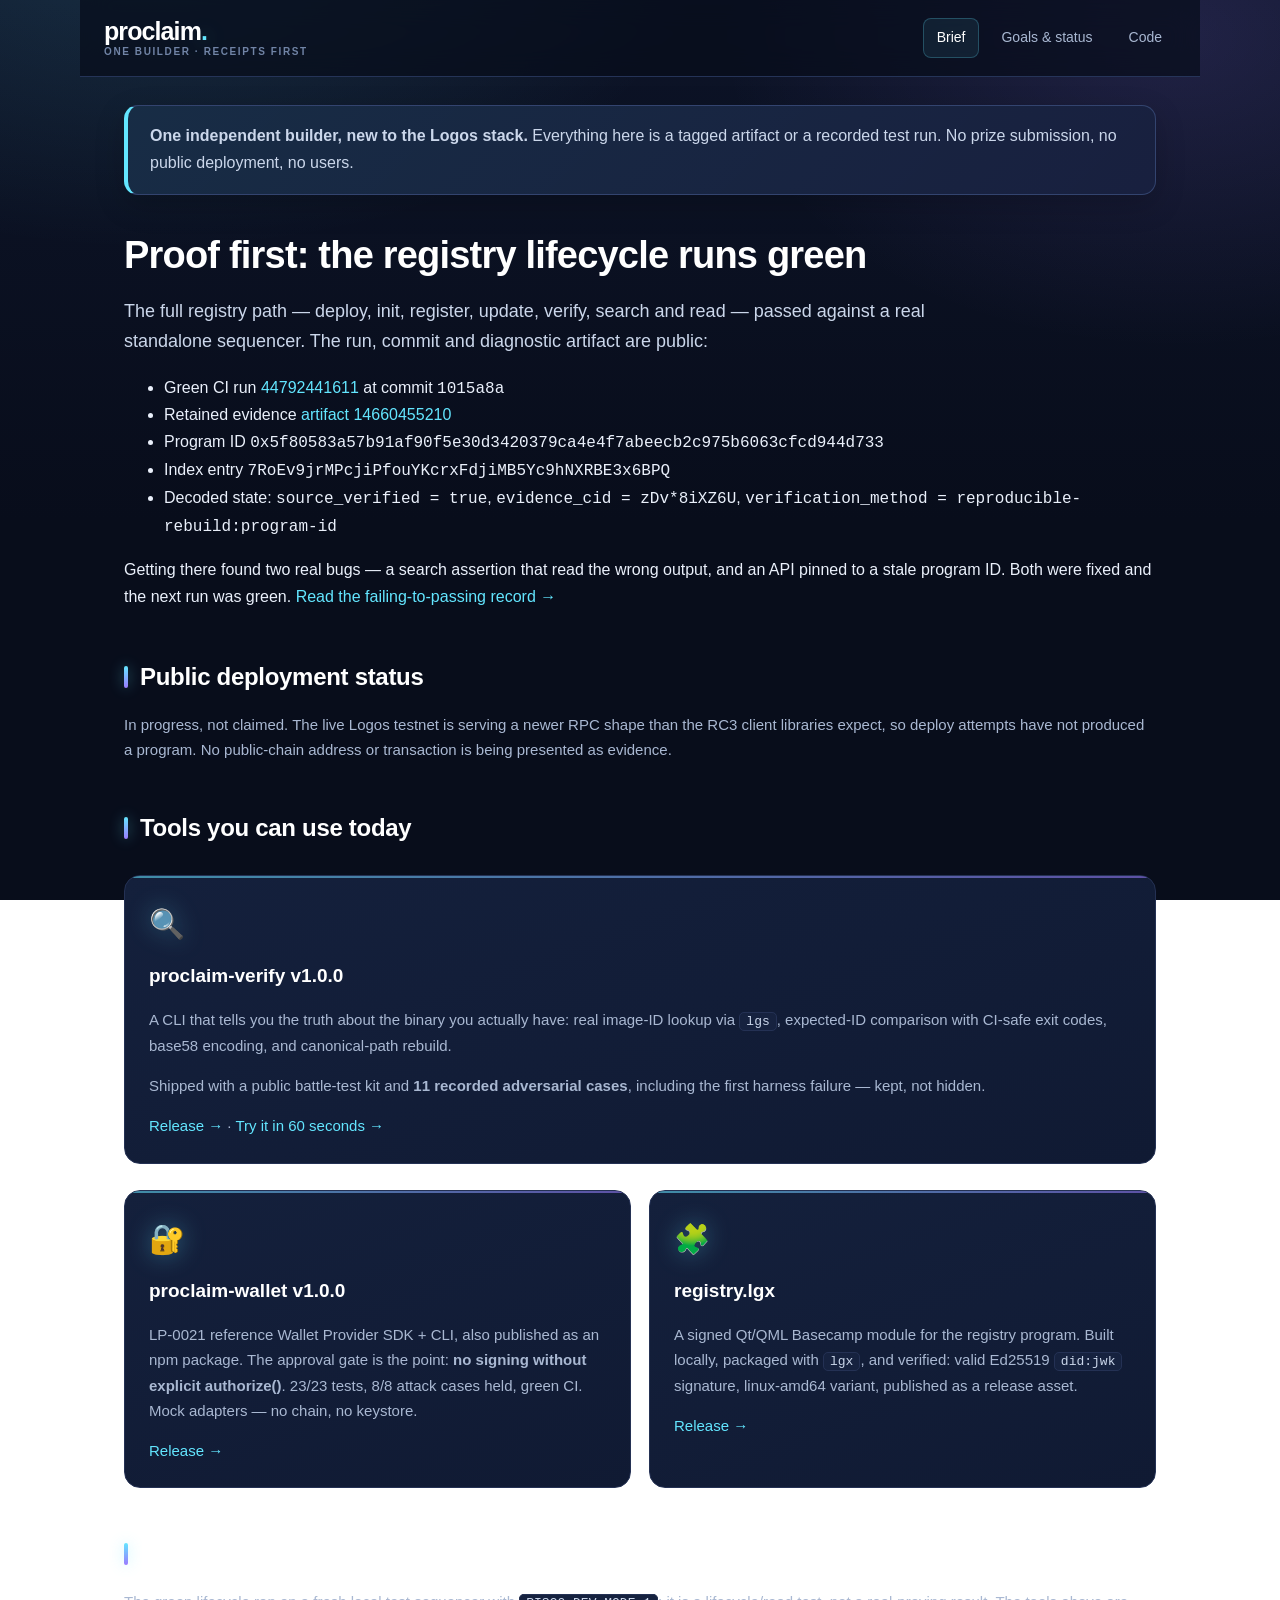
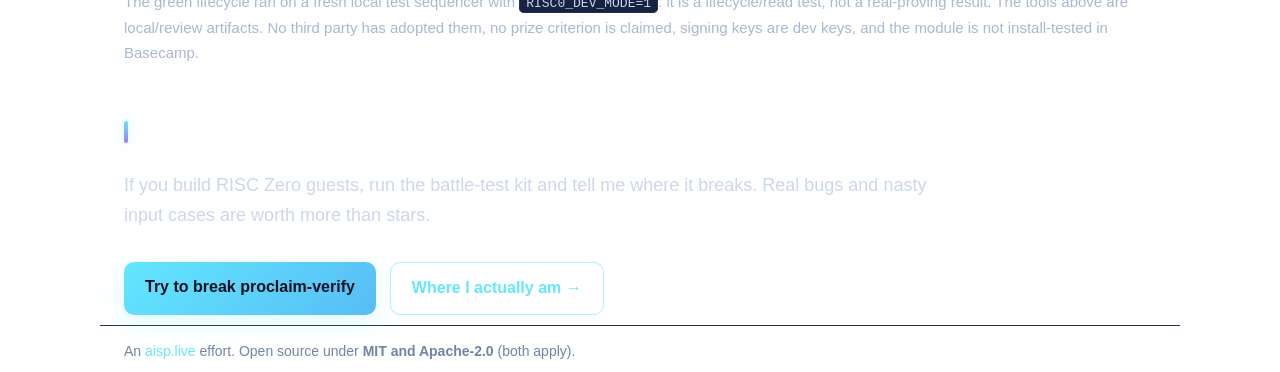
==== brief.html @ 4bc5a52c "site: lead with receipt-backed E2E lifecycle" ====
<!DOCTYPE html>
<!-- SPDX-License-Identifier: MIT AND Apache-2.0 -->
<html lang="en">
<head>
<meta charset="utf-8">
<meta name="viewport" content="width=device-width, initial-scale=1">
<title>proclaim — receipt-backed registry lifecycle and tools for Logos builders</title>
<meta name="description" content="A green end-to-end registry lifecycle with retained receipts, plus three tagged tools: a guest-ID CLI, a wallet provider SDK with an approval gate, and a signed Basecamp module.">
<link rel="canonical" href="https://goldennftplatform-svg.github.io/proclaim-site/brief.html">
<base href="https://goldennftplatform-svg.github.io/proclaim-site/">
<link rel="stylesheet" href="https://goldennftplatform-svg.github.io/proclaim-site/style.css">
</head>
<body>
<header class="nav">
  <a class="brand" href="https://goldennftplatform-svg.github.io/proclaim-site/brief.html">proclaim<span class="dot">.</span><span class="product">one builder · receipts first</span></a>
  <nav>
    <a href="https://goldennftplatform-svg.github.io/proclaim-site/brief.html" class="active">Brief</a>
    <a href="https://goldennftplatform-svg.github.io/proclaim-site/index.html">Goals &amp; status</a>
    <a href="https://github.com/goldennftplatform-svg" target="_blank" rel="noopener">Code</a>
  </nav>
</header>

<main class="wrap">
  <div class="notice">
    <strong>One independent builder, new to the Logos stack.</strong> Everything here is a tagged
    artifact or a recorded test run. No prize submission, no public deployment, no users.
  </div>

  <h1>Proof first: the registry lifecycle runs green</h1>
  <p class="lead">The full registry path — deploy, init, register, update, verify, search and read —
  passed against a real standalone sequencer. The run, commit and diagnostic artifact are public:</p>
  <ul>
    <li>Green CI run <a href="https://github.com/goldennftplatform-svg/proclaim/actions/runs/44792441611" target="_blank" rel="noopener">44792441611</a> at commit <code>1015a8a</code></li>
    <li>Retained evidence <a href="https://github.com/goldennftplatform-svg/proclaim/actions/artifacts/14660455210" target="_blank" rel="noopener">artifact 14660455210</a></li>
    <li>Program ID <code>0x5f80583a57b91af90f5e30d3420379ca4e4f7abeecb2c975b6063cfcd944d733</code></li>
    <li>Index entry <code>7RoEv9jrMPcjiPfouYKcrxFdjiMB5Yc9hNXRBE3x6BPQ</code></li>
    <li>Decoded state: <code>source_verified = true</code>, <code>evidence_cid = zDv*8iXZ6U</code>,
    <code>verification_method = reproducible-rebuild:program-id</code></li>
  </ul>
  <p>Getting there found two real bugs — a search assertion that read the wrong output, and an API
  pinned to a stale program ID. Both were fixed and the next run was green.
  <a href="https://github.com/goldennftplatform-svg/proclaim/blob/main/E2E-RESULT.md" target="_blank" rel="noopener">Read the failing-to-passing record →</a></p>

  <h2>Public deployment status</h2>
  <p class="muted">In progress, not claimed. The live Logos testnet is serving a newer RPC shape than
  the RC3 client libraries expect, so deploy attempts have not produced a program. No public-chain
  address or transaction is being presented as evidence.</p>

  <h2>Tools you can use today</h2>
  <div class="cards">
    <div class="card">
      <div class="ico">🔍</div>
      <h3>proclaim-verify v1.0.0</h3>
      <p>A CLI that tells you the truth about the binary you actually have: real image-ID lookup
      via <code>lgs</code>, expected-ID comparison with CI-safe exit codes, base58 encoding, and
      canonical-path rebuild.</p>
      <p>Shipped with a public battle-test kit and <strong>11 recorded adversarial cases</strong>,
      including the first harness failure — kept, not hidden.</p>
      <p><a href="https://github.com/goldennftplatform-svg/proclaim-verify/releases/tag/v1.0.0" target="_blank" rel="noopener">Release →</a> ·
      <a href="https://github.com/goldennftplatform-svg/proclaim-verify/blob/main/ONE-PAGER.md" target="_blank" rel="noopener">Try it in 60 seconds →</a></p>
    </div>
  </div>

  <div class="cards">
    <div class="card">
      <div class="ico">🔐</div>
      <h3>proclaim-wallet v1.0.0</h3>
      <p>LP-0021 reference Wallet Provider SDK + CLI, also published as an npm package. The
      approval gate is the point: <strong>no signing without explicit authorize()</strong>.
      23/23 tests, 8/8 attack cases held, green CI. Mock adapters — no chain, no keystore.</p>
      <p><a href="https://github.com/goldennftplatform-svg/proclaim-wallet/releases/tag/v1.0.0" target="_blank" rel="noopener">Release →</a></p>
    </div>
    <div class="card">
      <div class="ico">🧩</div>
      <h3>registry.lgx</h3>
      <p>A signed Qt/QML Basecamp module for the registry program. Built locally, packaged with
      <code>lgx</code>, and verified: valid Ed25519 <code>did:jwk</code> signature, linux-amd64
      variant, published as a release asset.</p>
      <p><a href="https://github.com/goldennftplatform-svg/proclaim/releases/tag/v0.2.0-lgx" target="_blank" rel="noopener">Release →</a></p>
    </div>
  </div>

  <h2>Honest scope</h2>
  <p class="muted">The green lifecycle ran on a fresh local test sequencer with
  <code>RISC0_DEV_MODE=1</code>: it is a lifecycle/read test, not a real-proving result. The tools
  above are local/review artifacts. No third party has adopted them, no prize criterion is claimed,
  signing keys are dev keys, and the module is not install-tested in Basecamp.</p>

  <h2>The ask</h2>
  <p class="lead">If you build RISC Zero guests, run the battle-test kit and tell me where it
  breaks. Real bugs and nasty input cases are worth more than stars.</p>

  <div class="cta">
    <a class="button" href="https://github.com/goldennftplatform-svg/proclaim-verify/blob/main/BATTLE-TEST.md" target="_blank" rel="noopener">Try to break proclaim-verify</a>
    <a class="button ghost" href="https://goldennftplatform-svg.github.io/proclaim-site/index.html">Where I actually am →</a>
  </div>
</main>

<footer class="wrap">
  <p>An <a href="https://aisp.live" target="_blank" rel="noopener">aisp.live</a> effort.
  Open source under <strong>MIT and Apache-2.0</strong> (both apply).</p>
</footer>
</body>
</html>
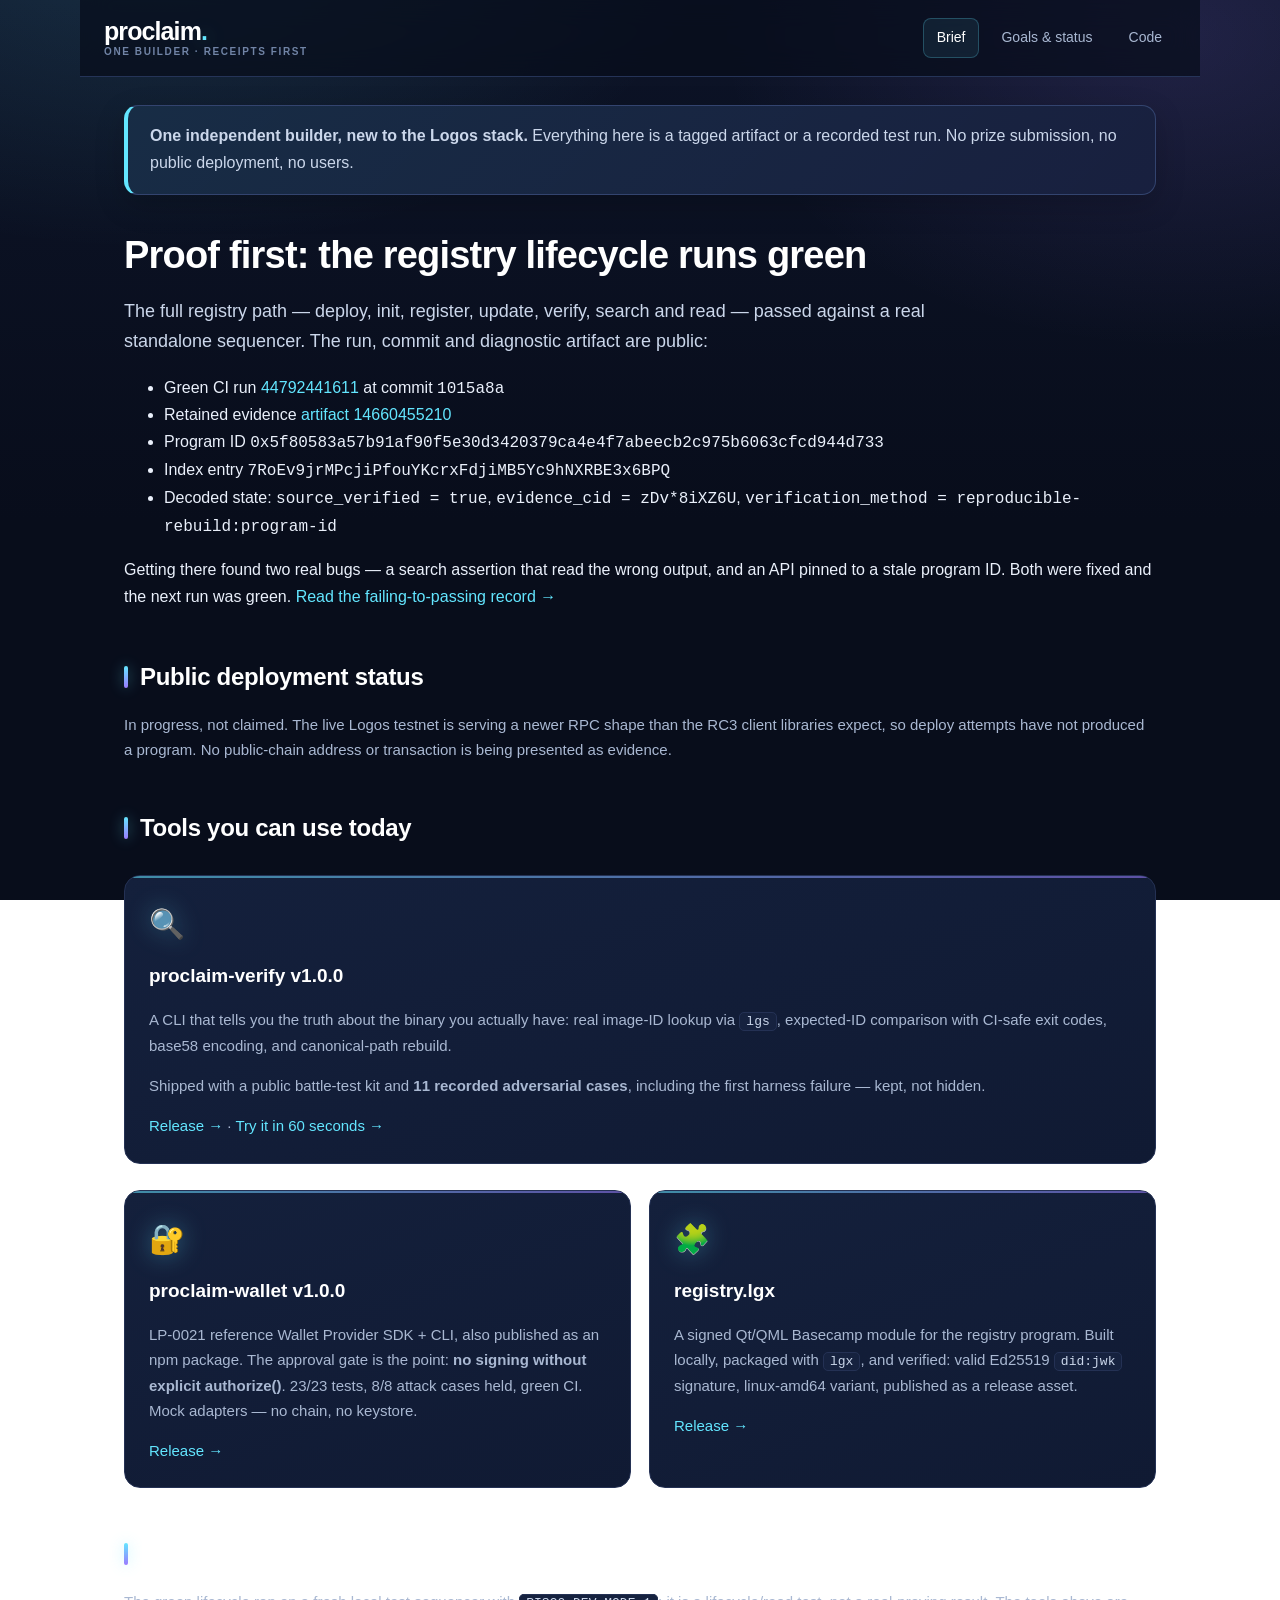
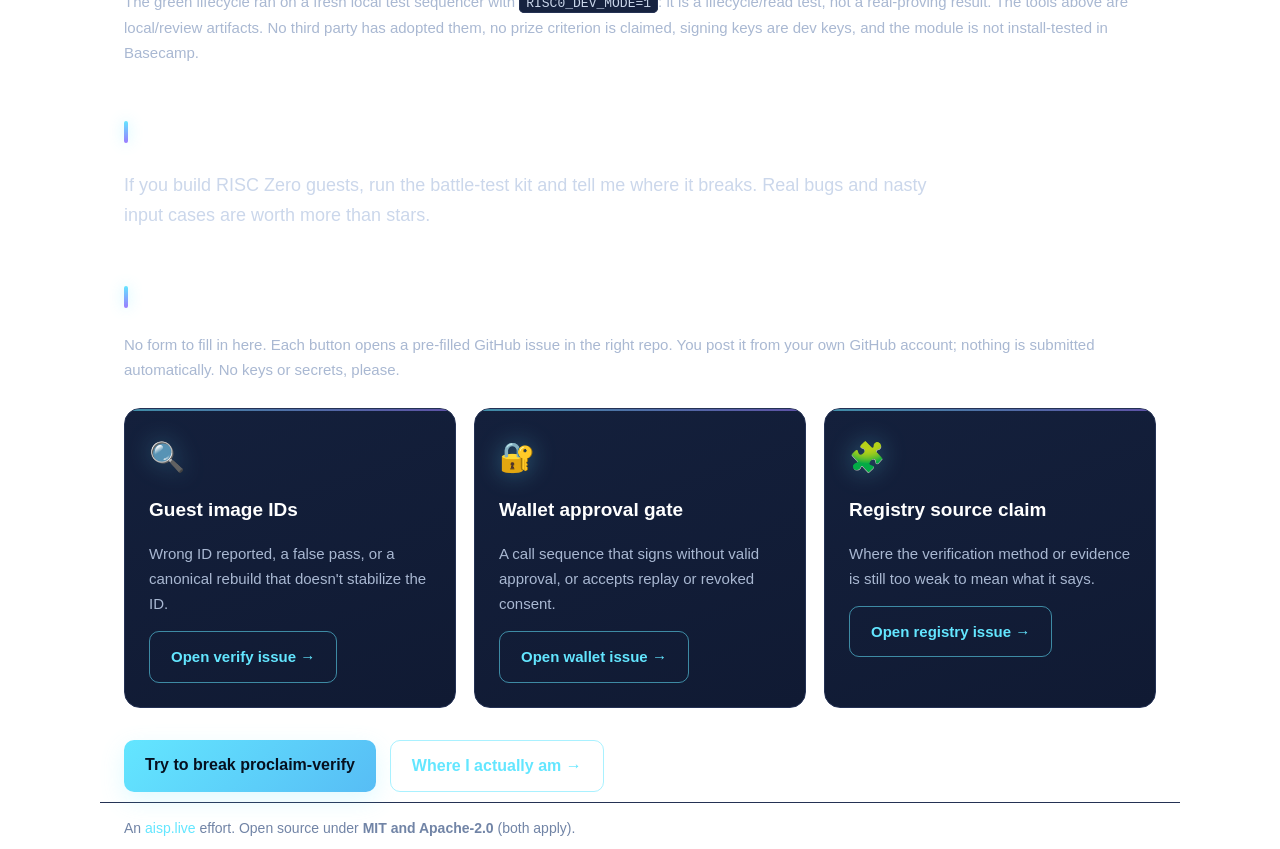
==== commit 7d486818: "site: add pre-filled feedback issue links to brief" ====
--- a/brief.html
+++ b/brief.html
@@ -90,6 +90,29 @@
   <p class="lead">If you build RISC Zero guests, run the battle-test kit and tell me where it
   breaks. Real bugs and nasty input cases are worth more than stars.</p>
 
+  <h2>Send a failure case or idea</h2>
+  <p class="muted">No form to fill in here. Each button opens a pre-filled GitHub issue in the right repo. You post it from your own GitHub account; nothing is submitted automatically. No keys or secrets, please.</p>
+  <div class="cards">
+    <div class="card">
+      <div class="ico">🔍</div>
+      <h3>Guest image IDs</h3>
+      <p>Wrong ID reported, a false pass, or a canonical rebuild that doesn't stabilize the ID.</p>
+      <p><a class="button ghost" href="https://github.com/goldennftplatform-svg/proclaim-verify/issues/new?title=Review%20request%3A%20path-dependent%20guest%20ID%20report&body=%23%23%23%20What%20you%20tried%0A%0A%23%23%23%20ID%20%60proclaim-verify%60%20reported%0A%0A%23%23%23%20Expected%20ID%0A%0A%23%23%23%20Commands%20%2B%20output%0A%0AScope%3A%20local%20binary%20inspection%20only.%20No%20chain%2C%20no%20proofs%2C%20no%20submission.%20Do%20not%20paste%20keys%20or%20secrets." target="_blank" rel="noopener">Open verify issue →</a></p>
+    </div>
+    <div class="card">
+      <div class="ico">🔐</div>
+      <h3>Wallet approval gate</h3>
+      <p>A call sequence that signs without valid approval, or accepts replay or revoked consent.</p>
+      <p><a class="button ghost" href="https://github.com/goldennftplatform-svg/proclaim-wallet/issues/new?title=Review%20request%3A%20approval-gate%20counterexample&body=%23%23%23%20Call%20sequence%0A%0A%23%23%23%20What%20you%20expected%0A%0A%23%23%23%20What%20happened%0A%0AScope%3A%20mock%20adapters%20only.%20No%20chain%2C%20no%20keystore%2C%20no%20users.%20Do%20not%20paste%20keys%20or%20secrets." target="_blank" rel="noopener">Open wallet issue →</a></p>
+    </div>
+    <div class="card">
+      <div class="ico">🧩</div>
+      <h3>Registry source claim</h3>
+      <p>Where the verification method or evidence is still too weak to mean what it says.</p>
+      <p><a class="button ghost" href="https://github.com/goldennftplatform-svg/proclaim/issues/new?title=Review%20request%3A%20registry%20source-claim%20review&body=%23%23%23%20Which%20part%20of%20the%20claim%20is%20too%20weak%3F%0A%0A%23%23%23%20Evidence%20%2F%20repro%0A%0AScope%3A%20local%20standalone%20sequencer%2C%20dev%20mode.%20Not%20a%20public%20deployment%2C%20not%20a%20real-proving%20result.%20Do%20not%20paste%20keys%20or%20secrets." target="_blank" rel="noopener">Open registry issue →</a></p>
+    </div>
+  </div>
+
   <div class="cta">
     <a class="button" href="https://github.com/goldennftplatform-svg/proclaim-verify/blob/main/BATTLE-TEST.md" target="_blank" rel="noopener">Try to break proclaim-verify</a>
     <a class="button ghost" href="https://goldennftplatform-svg.github.io/proclaim-site/index.html">Where I actually am →</a>
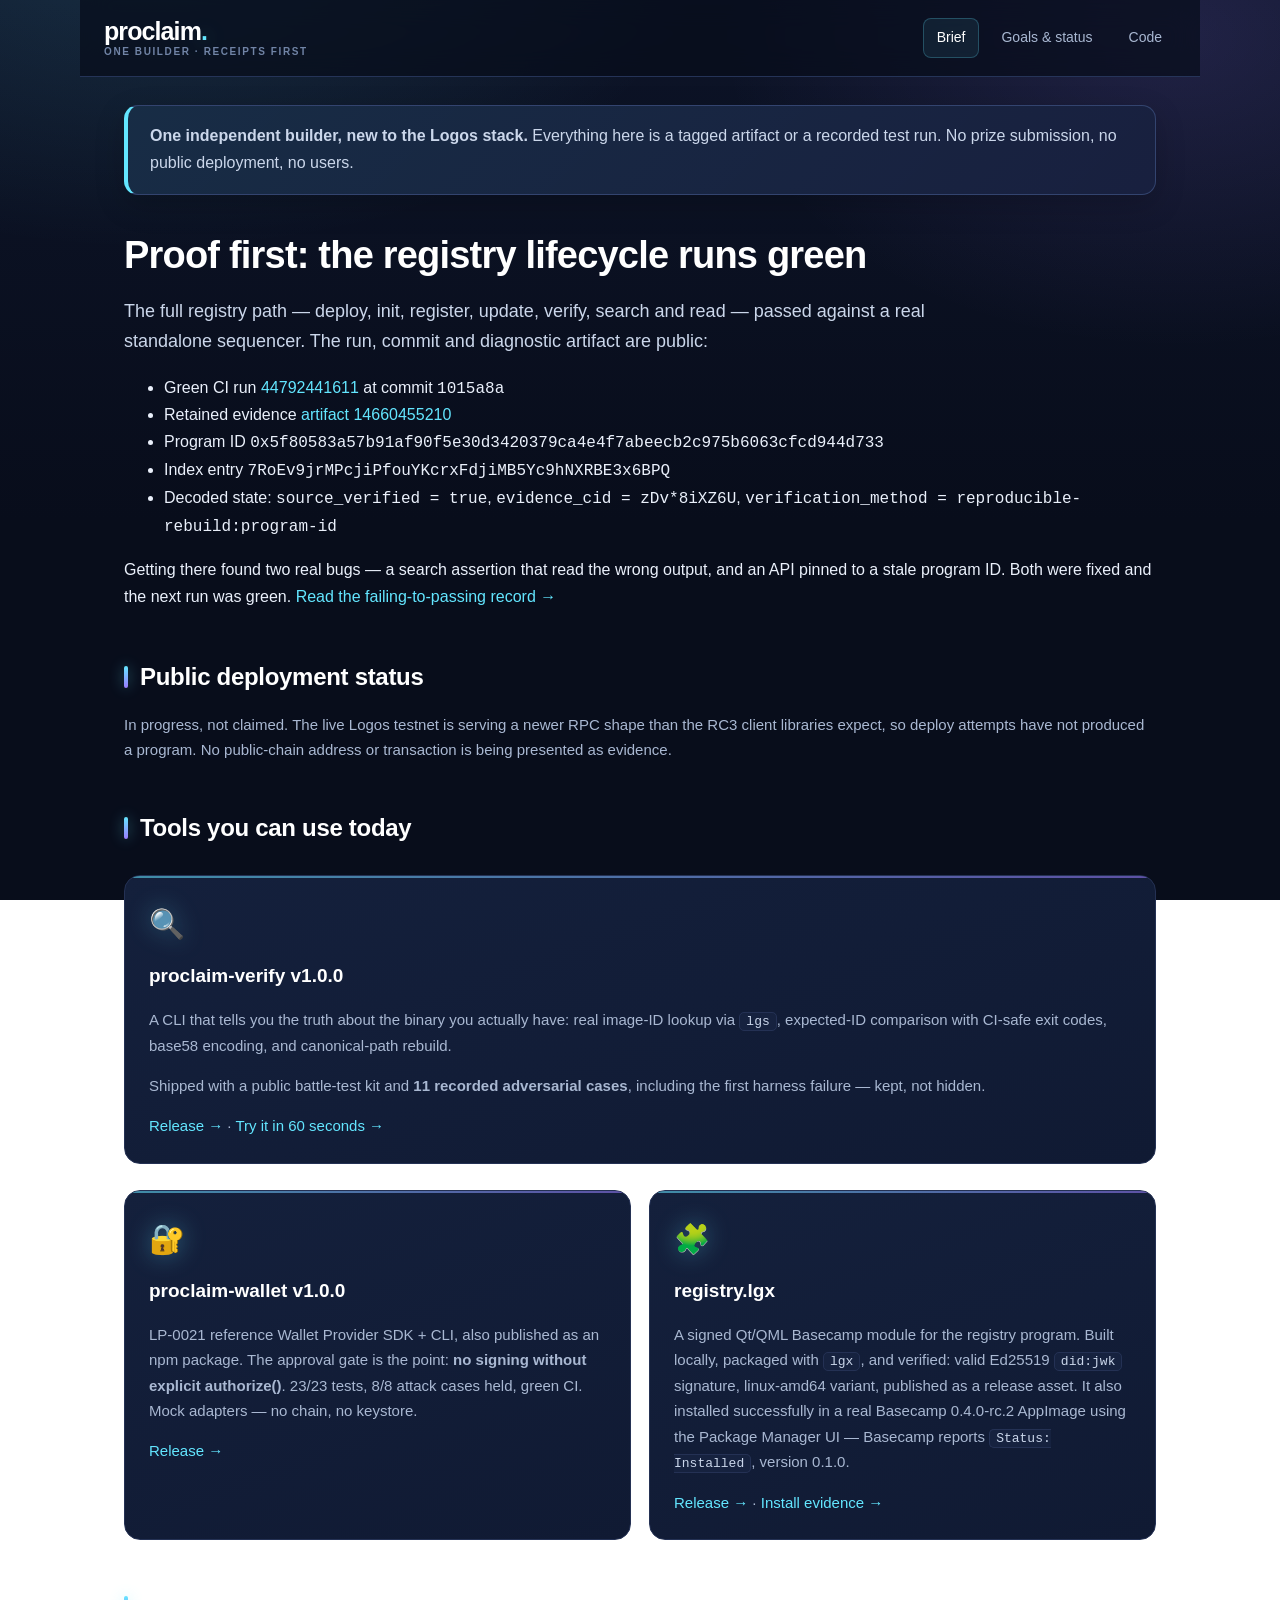
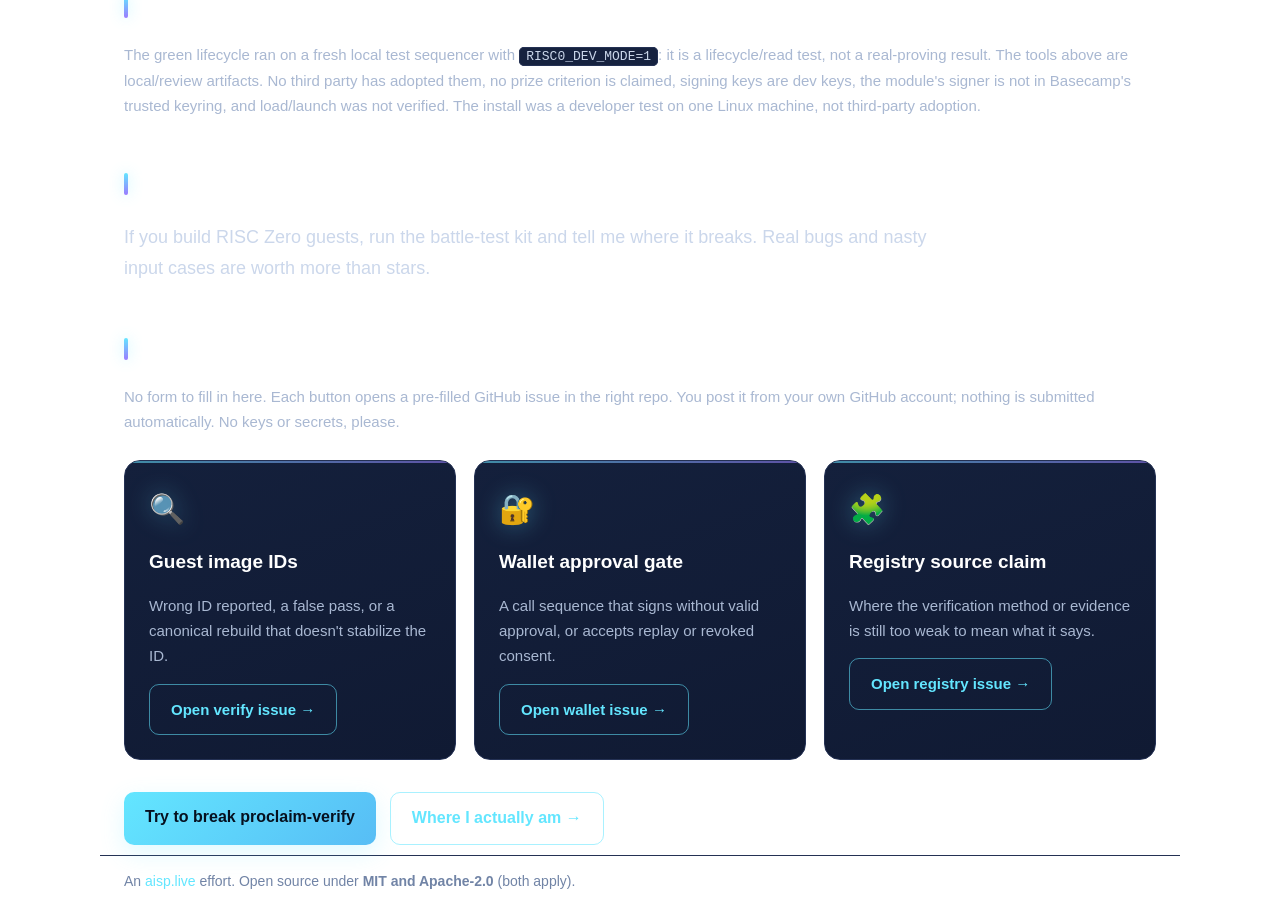
==== commit bb07efa4: "site: report local Basecamp install result" ====
--- a/brief.html
+++ b/brief.html
@@ -75,8 +75,11 @@
       <h3>registry.lgx</h3>
       <p>A signed Qt/QML Basecamp module for the registry program. Built locally, packaged with
       <code>lgx</code>, and verified: valid Ed25519 <code>did:jwk</code> signature, linux-amd64
-      variant, published as a release asset.</p>
-      <p><a href="https://github.com/goldennftplatform-svg/proclaim/releases/tag/v0.2.0-lgx" target="_blank" rel="noopener">Release →</a></p>
+      variant, published as a release asset. It also installed successfully in a real
+      Basecamp 0.4.0-rc.2 AppImage using the Package Manager UI — Basecamp reports
+      <code>Status: Installed</code>, version 0.1.0.</p>
+      <p><a href="https://github.com/goldennftplatform-svg/proclaim/releases/tag/v0.2.0-lgx" target="_blank" rel="noopener">Release →</a> ·
+      <a href="https://github.com/goldennftplatform-svg/proclaim/blob/main/BASECAMP-INSTALL-RESULT.md" target="_blank" rel="noopener">Install evidence →</a></p>
     </div>
   </div>
 
@@ -84,7 +87,9 @@
   <p class="muted">The green lifecycle ran on a fresh local test sequencer with
   <code>RISC0_DEV_MODE=1</code>: it is a lifecycle/read test, not a real-proving result. The tools
   above are local/review artifacts. No third party has adopted them, no prize criterion is claimed,
-  signing keys are dev keys, and the module is not install-tested in Basecamp.</p>
+  signing keys are dev keys, the module's signer is not in Basecamp's trusted keyring, and
+  load/launch was not verified. The install was a developer test on one Linux machine, not
+  third-party adoption.</p>
 
   <h2>The ask</h2>
   <p class="lead">If you build RISC Zero guests, run the battle-test kit and tell me where it
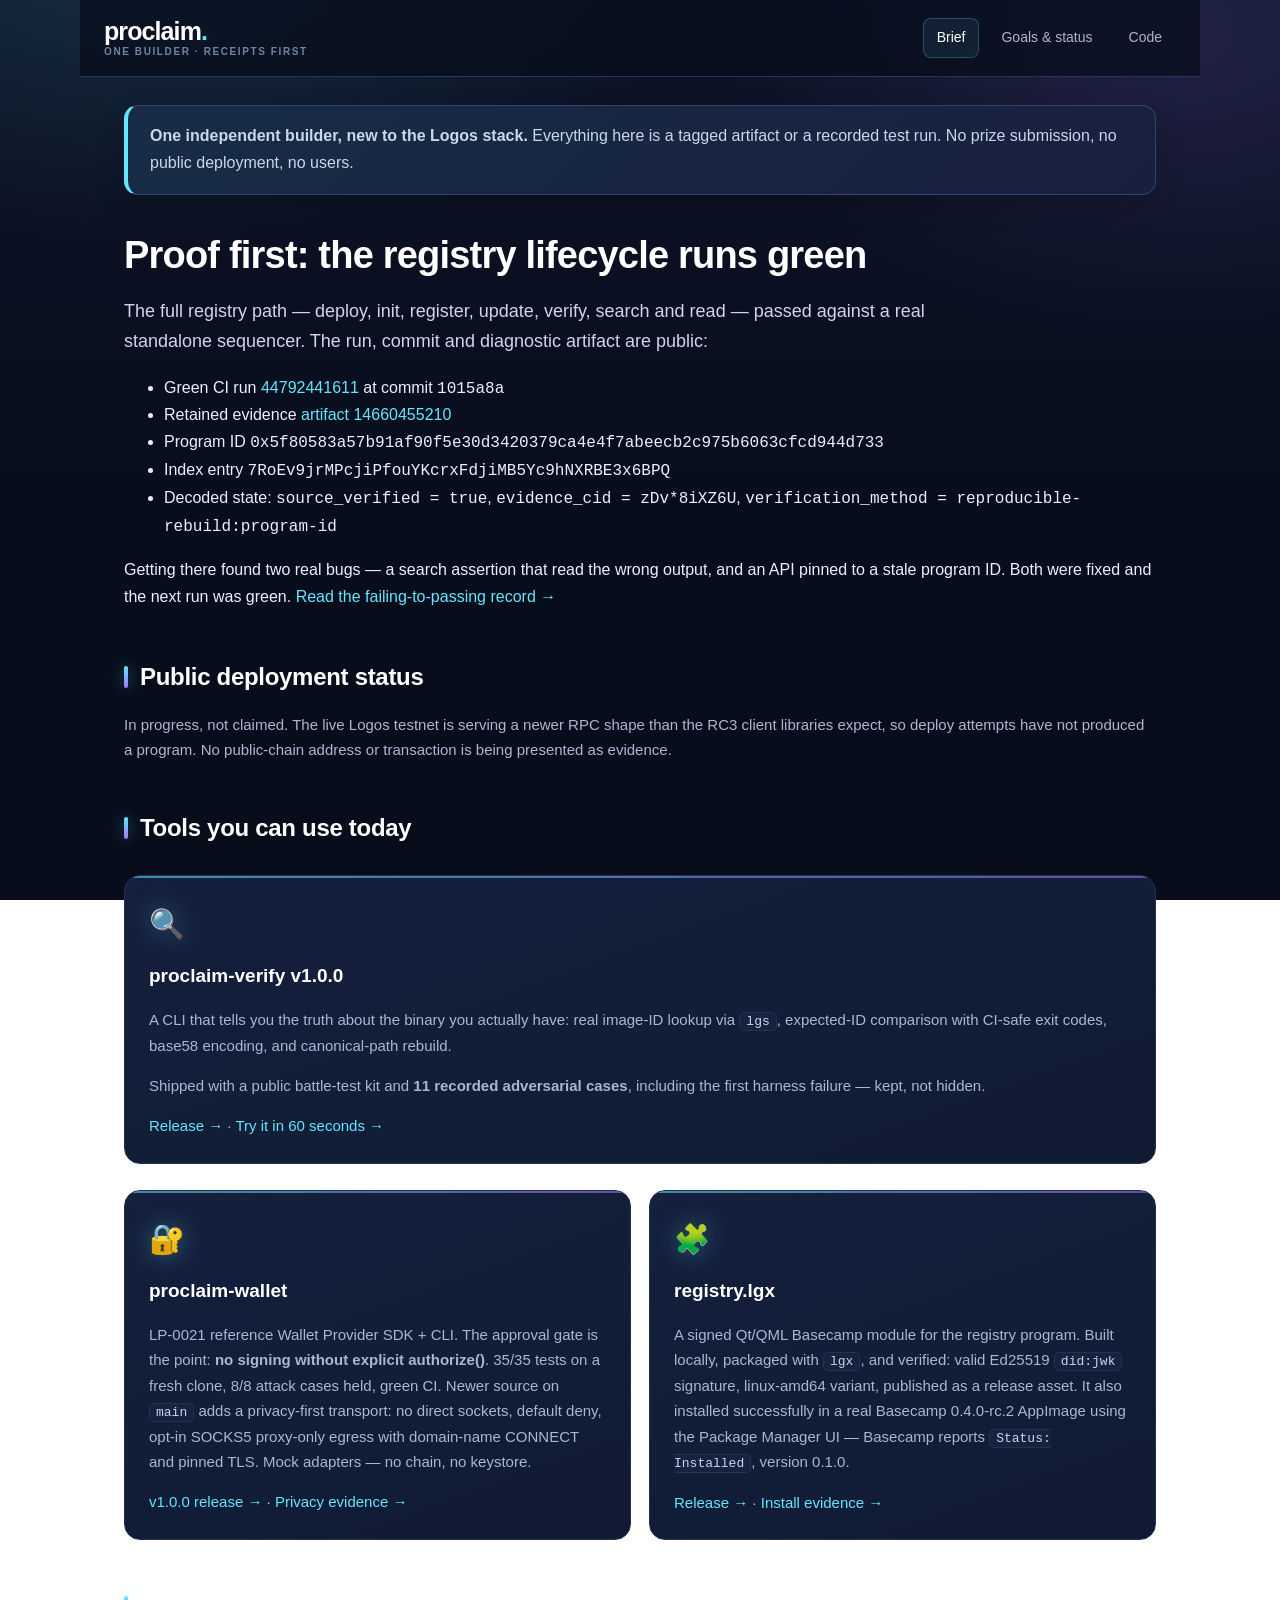
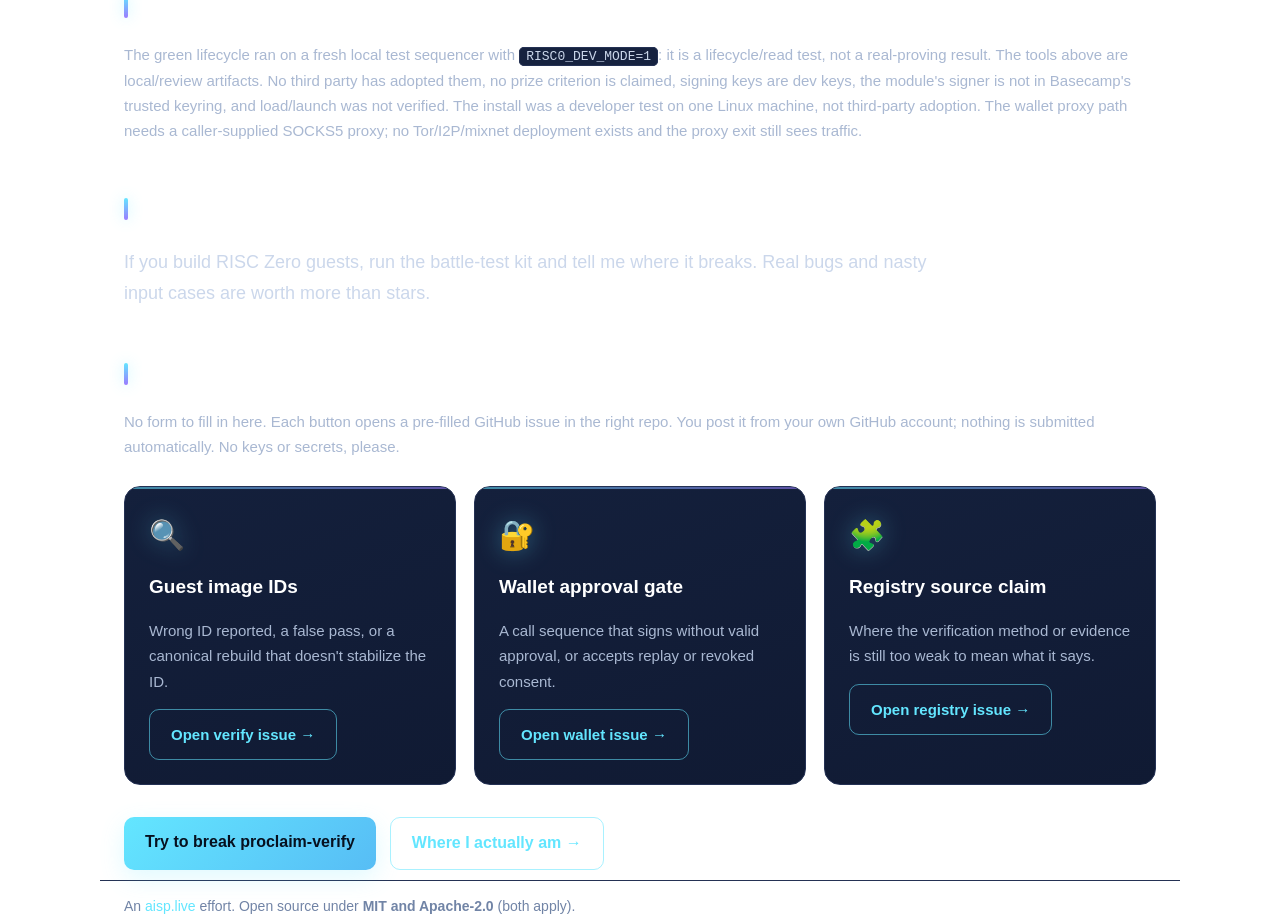
==== commit 9d5413bc: "site: report privacy-first wallet transport" ====
--- a/brief.html
+++ b/brief.html
@@ -64,11 +64,15 @@
   <div class="cards">
     <div class="card">
       <div class="ico">🔐</div>
-      <h3>proclaim-wallet v1.0.0</h3>
-      <p>LP-0021 reference Wallet Provider SDK + CLI, also published as an npm package. The
+      <h3>proclaim-wallet</h3>
+      <p>LP-0021 reference Wallet Provider SDK + CLI. The
       approval gate is the point: <strong>no signing without explicit authorize()</strong>.
-      23/23 tests, 8/8 attack cases held, green CI. Mock adapters — no chain, no keystore.</p>
-      <p><a href="https://github.com/goldennftplatform-svg/proclaim-wallet/releases/tag/v1.0.0" target="_blank" rel="noopener">Release →</a></p>
+      35/35 tests on a fresh clone, 8/8 attack cases held, green CI. Newer source on
+      <code>main</code> adds a privacy-first transport: no direct sockets, default deny,
+      opt-in SOCKS5 proxy-only egress with domain-name CONNECT and pinned TLS. Mock
+      adapters — no chain, no keystore.</p>
+      <p><a href="https://github.com/goldennftplatform-svg/proclaim-wallet/releases/tag/v1.0.0" target="_blank" rel="noopener">v1.0.0 release →</a> ·
+      <a href="https://github.com/goldennftplatform-svg/proclaim-wallet/blob/main/PRIVACY-TRANSPORT.md" target="_blank" rel="noopener">Privacy evidence →</a></p>
     </div>
     <div class="card">
       <div class="ico">🧩</div>
@@ -89,7 +93,8 @@
   above are local/review artifacts. No third party has adopted them, no prize criterion is claimed,
   signing keys are dev keys, the module's signer is not in Basecamp's trusted keyring, and
   load/launch was not verified. The install was a developer test on one Linux machine, not
-  third-party adoption.</p>
+  third-party adoption. The wallet proxy path needs a caller-supplied SOCKS5 proxy; no
+  Tor/I2P/mixnet deployment exists and the proxy exit still sees traffic.</p>
 
   <h2>The ask</h2>
   <p class="lead">If you build RISC Zero guests, run the battle-test kit and tell me where it
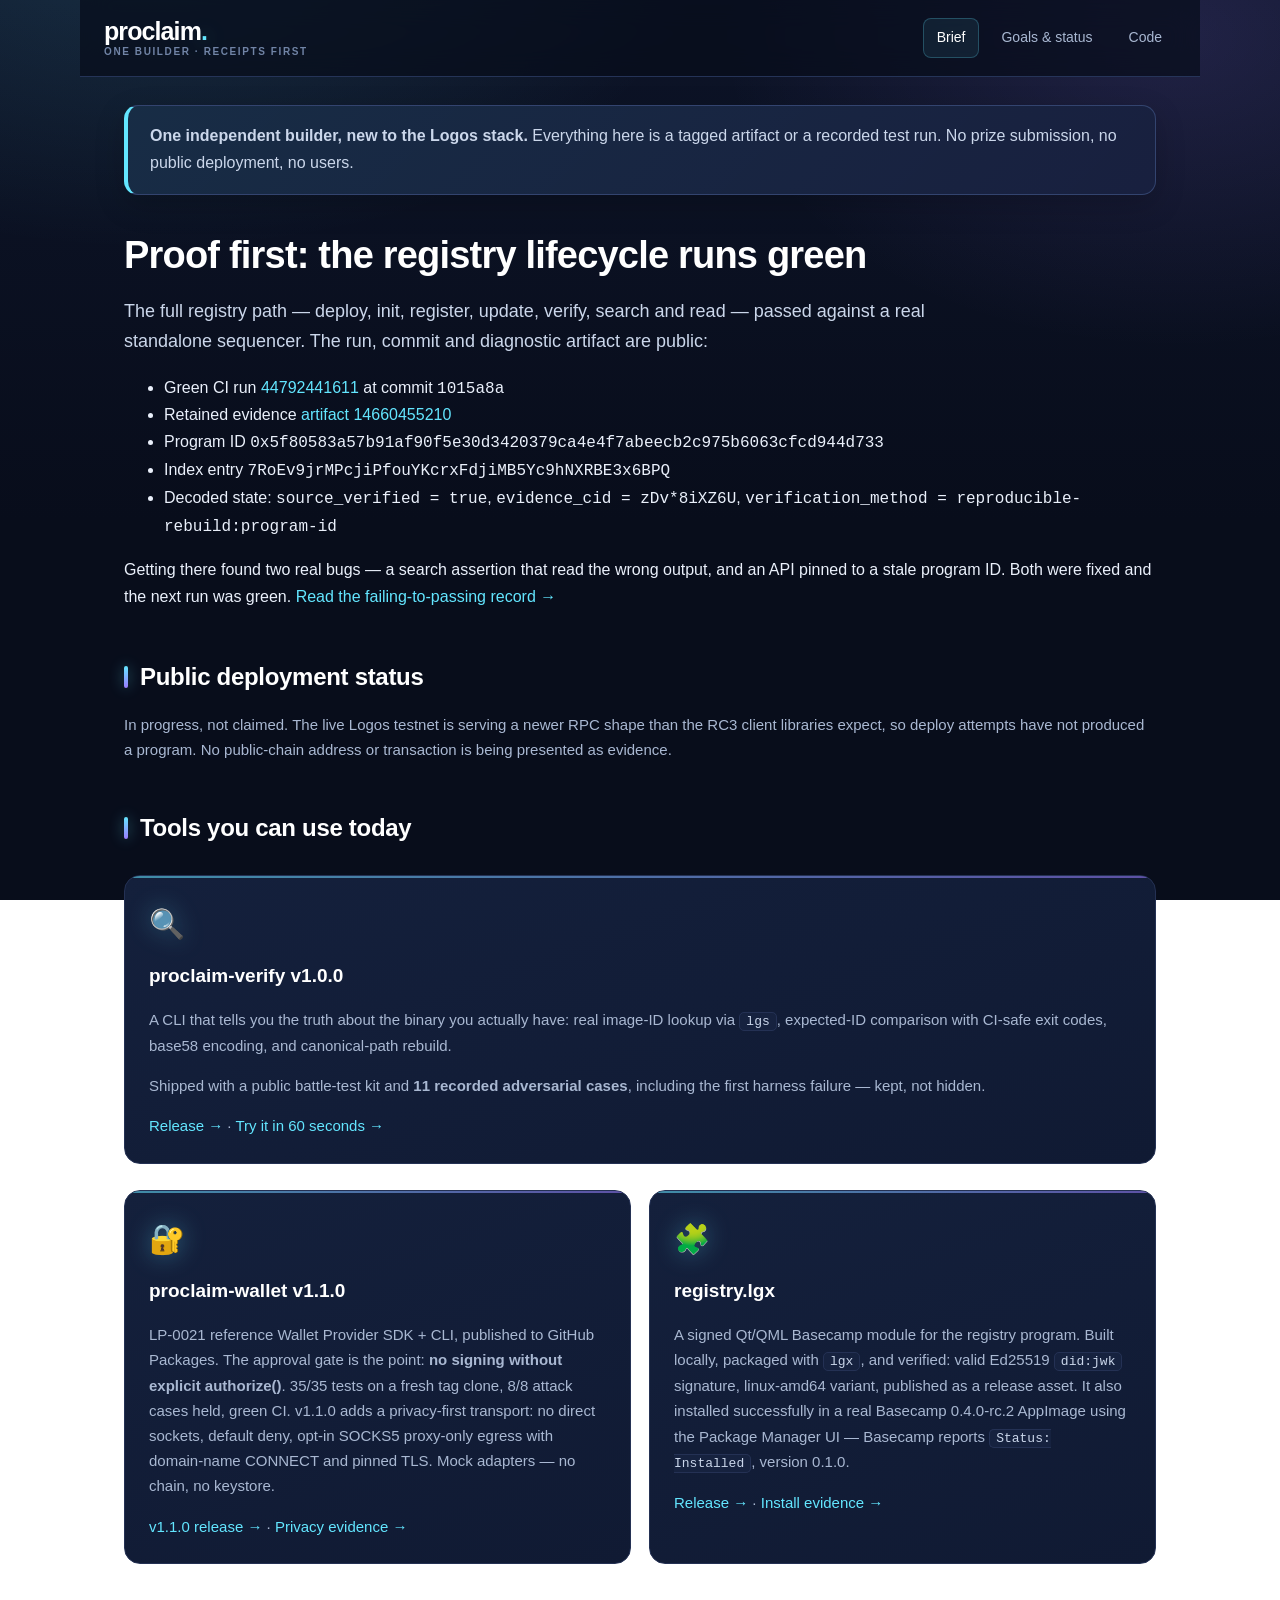
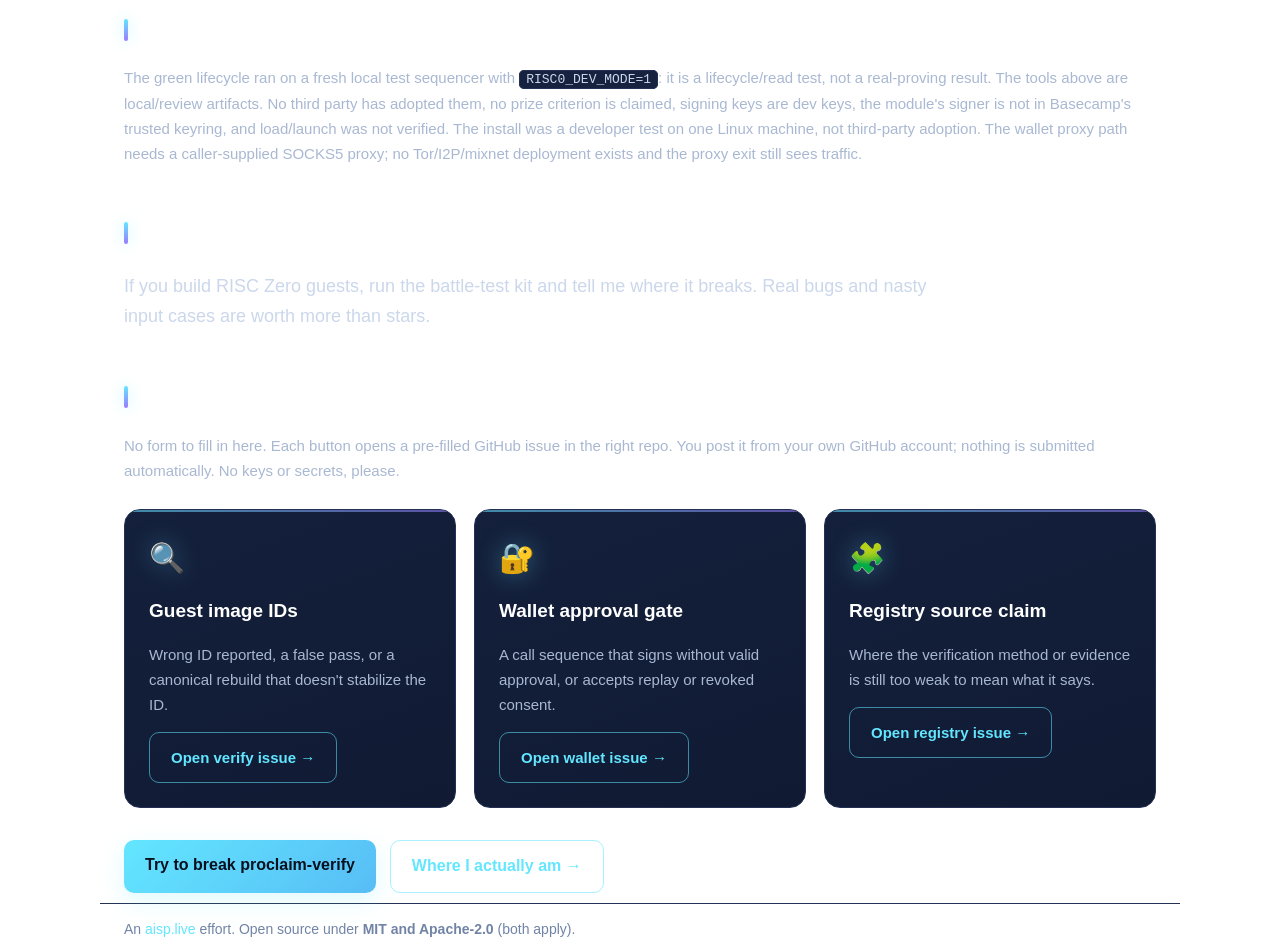
==== commit 9403f960: "site: report privacy-first wallet transport" ====
--- a/brief.html
+++ b/brief.html
@@ -64,15 +64,14 @@
   <div class="cards">
     <div class="card">
       <div class="ico">🔐</div>
-      <h3>proclaim-wallet</h3>
-      <p>LP-0021 reference Wallet Provider SDK + CLI. The
+      <h3>proclaim-wallet v1.1.0</h3>
+      <p>LP-0021 reference Wallet Provider SDK + CLI, published to GitHub Packages. The
       approval gate is the point: <strong>no signing without explicit authorize()</strong>.
-      35/35 tests on a fresh clone, 8/8 attack cases held, green CI. Newer source on
-      <code>main</code> adds a privacy-first transport: no direct sockets, default deny,
-      opt-in SOCKS5 proxy-only egress with domain-name CONNECT and pinned TLS. Mock
-      adapters — no chain, no keystore.</p>
-      <p><a href="https://github.com/goldennftplatform-svg/proclaim-wallet/releases/tag/v1.0.0" target="_blank" rel="noopener">v1.0.0 release →</a> ·
-      <a href="https://github.com/goldennftplatform-svg/proclaim-wallet/blob/main/PRIVACY-TRANSPORT.md" target="_blank" rel="noopener">Privacy evidence →</a></p>
+      35/35 tests on a fresh tag clone, 8/8 attack cases held, green CI. v1.1.0 adds a
+      privacy-first transport: no direct sockets, default deny, opt-in SOCKS5 proxy-only
+      egress with domain-name CONNECT and pinned TLS. Mock adapters — no chain, no keystore.</p>
+      <p><a href="https://github.com/goldennftplatform-svg/proclaim-wallet/releases/tag/v1.1.0" target="_blank" rel="noopener">v1.1.0 release →</a> ·
+      <a href="https://github.com/goldennftplatform-svg/proclaim-wallet/blob/v1.1.0/PRIVACY-TRANSPORT.md" target="_blank" rel="noopener">Privacy evidence →</a></p>
     </div>
     <div class="card">
       <div class="ico">🧩</div>
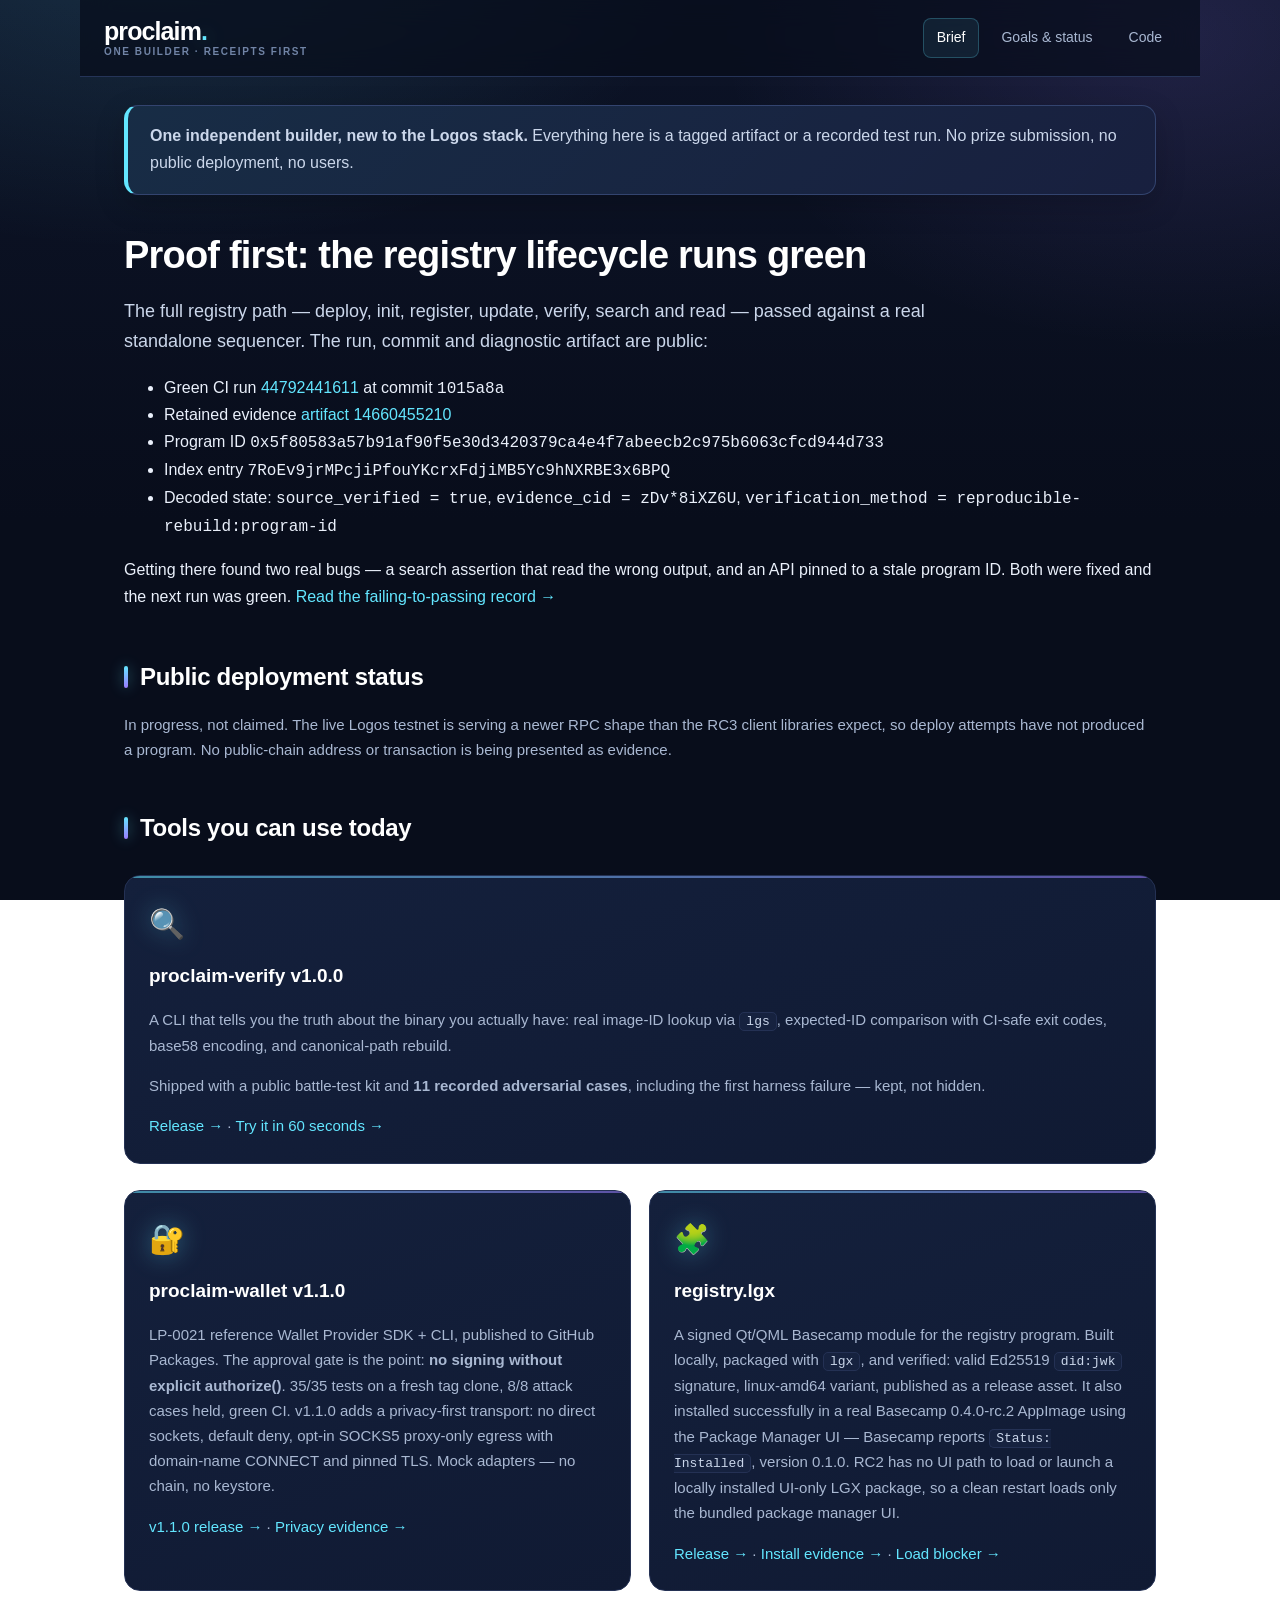
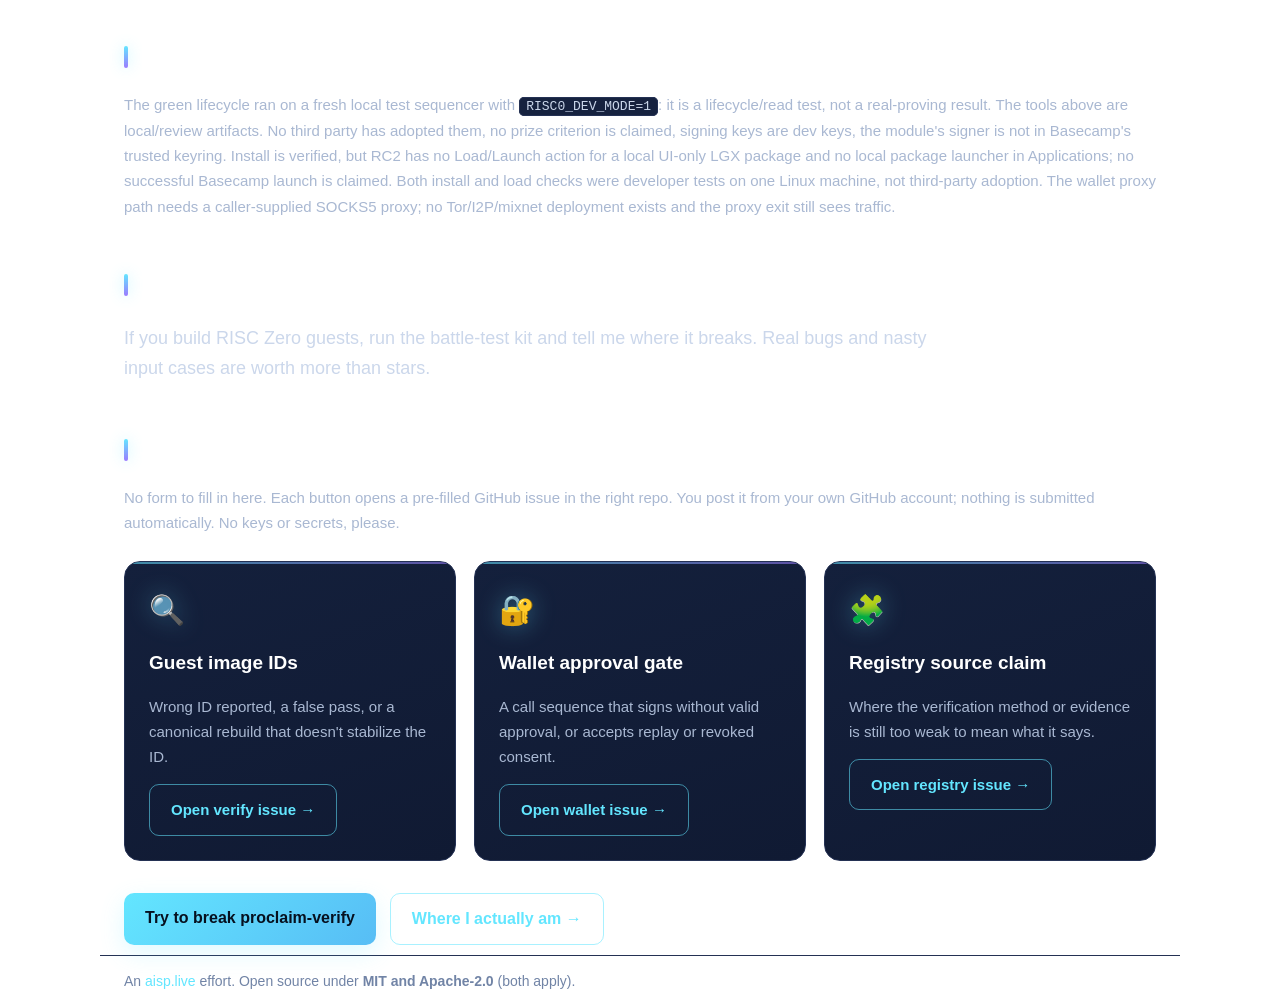
==== commit dbfb0442: "docs: publish verified Basecamp load blocker and deploy skew" ====
--- a/brief.html
+++ b/brief.html
@@ -39,7 +39,7 @@
   </ul>
   <p>Getting there found two real bugs — a search assertion that read the wrong output, and an API
   pinned to a stale program ID. Both were fixed and the next run was green.
-  <a href="https://github.com/goldennftplatform-svg/proclaim/blob/main/E2E-RESULT.md" target="_blank" rel="noopener">Read the failing-to-passing record →</a></p>
+  <a href="https://github.com/goldennftplatform-svg/proclaim/blob/master/E2E-RESULT.md" target="_blank" rel="noopener">Read the failing-to-passing record →</a></p>
 
   <h2>Public deployment status</h2>
   <p class="muted">In progress, not claimed. The live Logos testnet is serving a newer RPC shape than
@@ -80,9 +80,12 @@
       <code>lgx</code>, and verified: valid Ed25519 <code>did:jwk</code> signature, linux-amd64
       variant, published as a release asset. It also installed successfully in a real
       Basecamp 0.4.0-rc.2 AppImage using the Package Manager UI — Basecamp reports
-      <code>Status: Installed</code>, version 0.1.0.</p>
+      <code>Status: Installed</code>, version 0.1.0. RC2 has no UI path to load or launch a
+      locally installed UI-only LGX package, so a clean restart loads only the bundled package
+      manager UI.</p>
       <p><a href="https://github.com/goldennftplatform-svg/proclaim/releases/tag/v0.2.0-lgx" target="_blank" rel="noopener">Release →</a> ·
-      <a href="https://github.com/goldennftplatform-svg/proclaim/blob/main/BASECAMP-INSTALL-RESULT.md" target="_blank" rel="noopener">Install evidence →</a></p>
+      <a href="https://github.com/goldennftplatform-svg/proclaim/blob/master/BASECAMP-INSTALL-RESULT.md" target="_blank" rel="noopener">Install evidence →</a> ·
+      <a href="https://github.com/goldennftplatform-svg/proclaim/blob/master/BASECAMP-LOAD-RESULT.md" target="_blank" rel="noopener">Load blocker →</a></p>
     </div>
   </div>
 
@@ -90,9 +93,11 @@
   <p class="muted">The green lifecycle ran on a fresh local test sequencer with
   <code>RISC0_DEV_MODE=1</code>: it is a lifecycle/read test, not a real-proving result. The tools
   above are local/review artifacts. No third party has adopted them, no prize criterion is claimed,
-  signing keys are dev keys, the module's signer is not in Basecamp's trusted keyring, and
-  load/launch was not verified. The install was a developer test on one Linux machine, not
-  third-party adoption. The wallet proxy path needs a caller-supplied SOCKS5 proxy; no
+  signing keys are dev keys, the module's signer is not in Basecamp's trusted keyring. Install
+  is verified, but RC2 has no Load/Launch action for a local UI-only LGX package and no local
+  package launcher in Applications; no successful Basecamp launch is claimed. Both install and
+  load checks were developer tests on one Linux machine, not third-party adoption. The wallet
+  proxy path needs a caller-supplied SOCKS5 proxy; no
   Tor/I2P/mixnet deployment exists and the proxy exit still sees traffic.</p>
 
   <h2>The ask</h2>
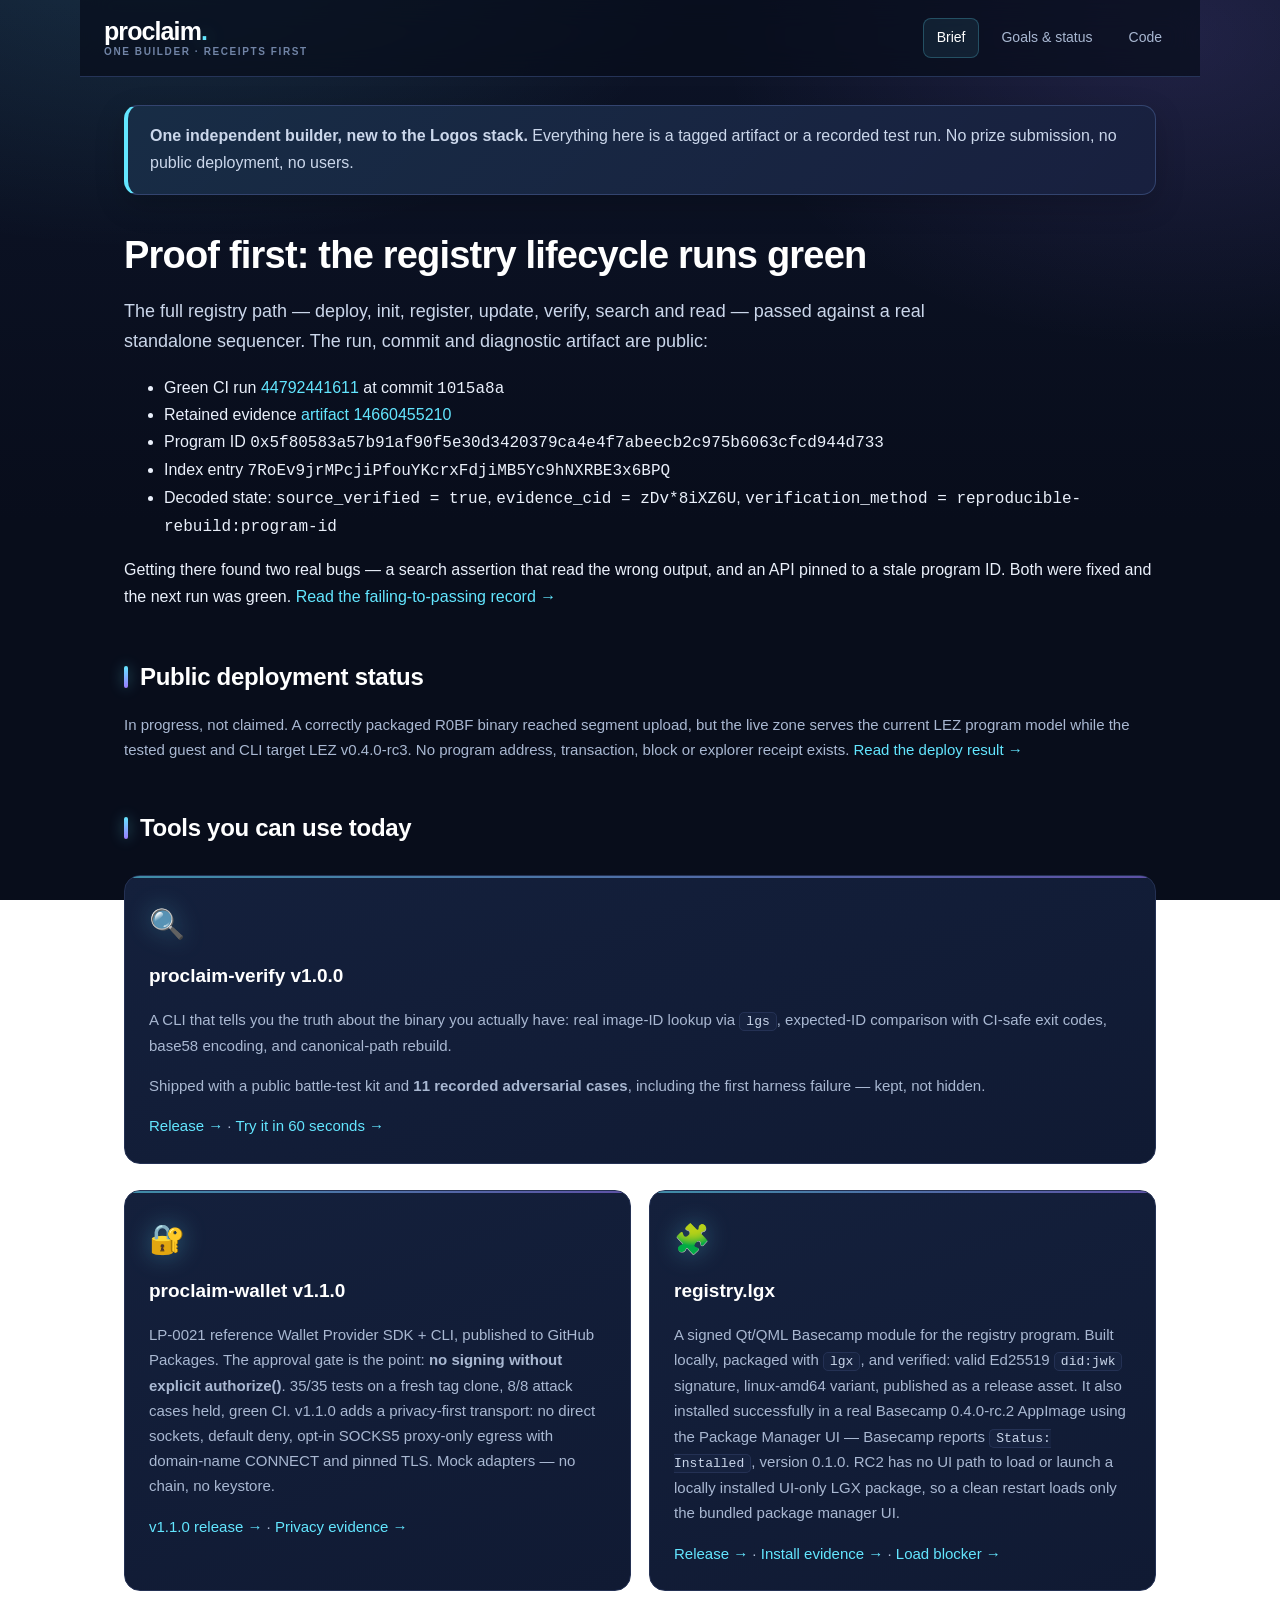
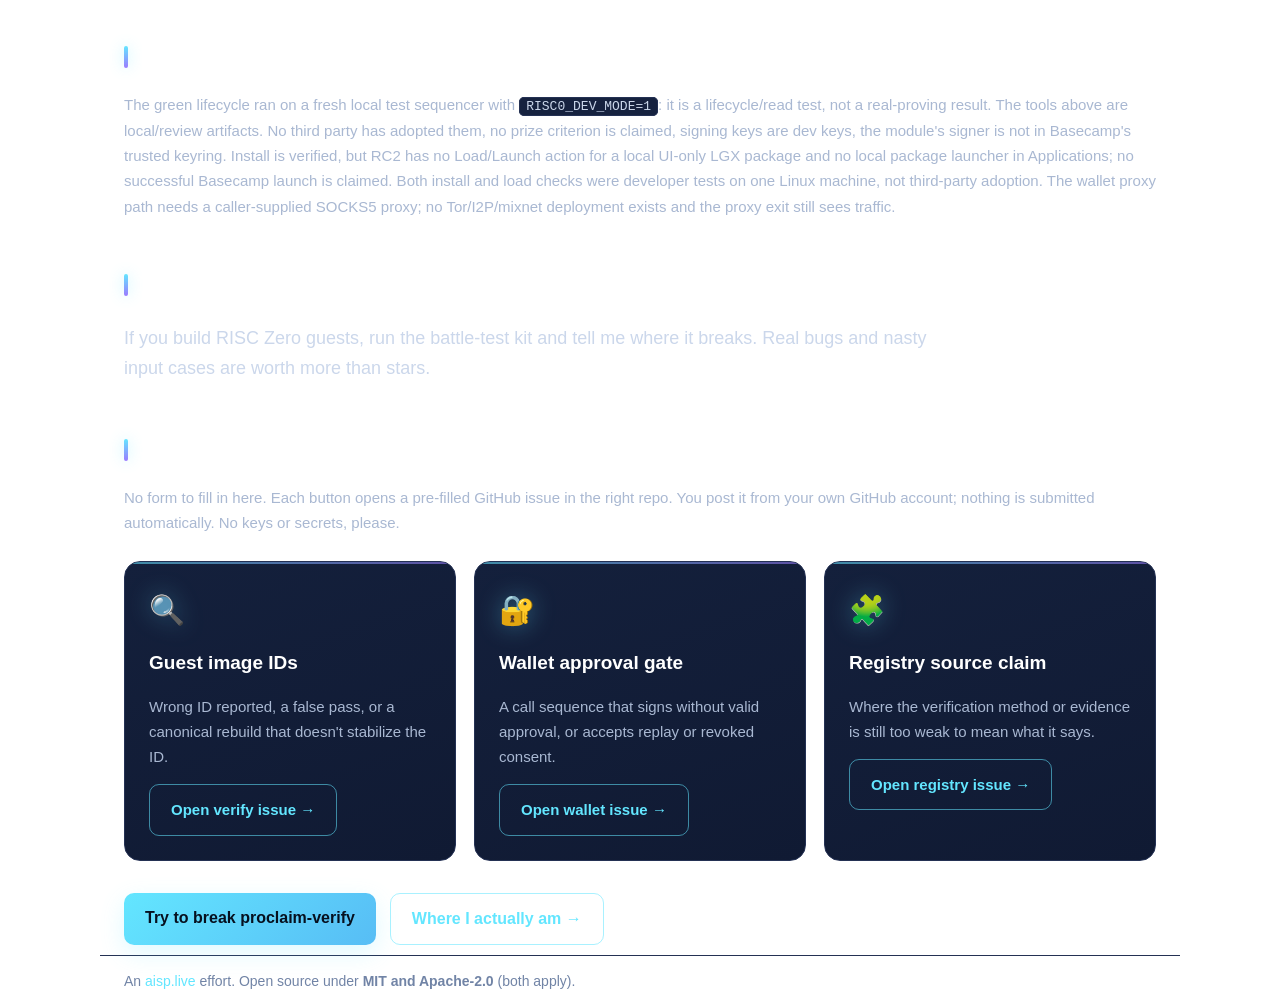
==== commit 6a95b77d: "docs: publish verified Basecamp load blocker and deploy skew" ====
--- a/brief.html
+++ b/brief.html
@@ -42,9 +42,10 @@
   <a href="https://github.com/goldennftplatform-svg/proclaim/blob/master/E2E-RESULT.md" target="_blank" rel="noopener">Read the failing-to-passing record →</a></p>
 
   <h2>Public deployment status</h2>
-  <p class="muted">In progress, not claimed. The live Logos testnet is serving a newer RPC shape than
-  the RC3 client libraries expect, so deploy attempts have not produced a program. No public-chain
-  address or transaction is being presented as evidence.</p>
+  <p class="muted">In progress, not claimed. A correctly packaged R0BF binary reached segment upload,
+  but the live zone serves the current LEZ program model while the tested guest and CLI target
+  LEZ v0.4.0-rc3. No program address, transaction, block or explorer receipt exists.
+  <a href="https://github.com/goldennftplatform-svg/proclaim/blob/master/DEPLOY-RESULT.md" target="_blank" rel="noopener">Read the deploy result →</a></p>
 
   <h2>Tools you can use today</h2>
   <div class="cards">
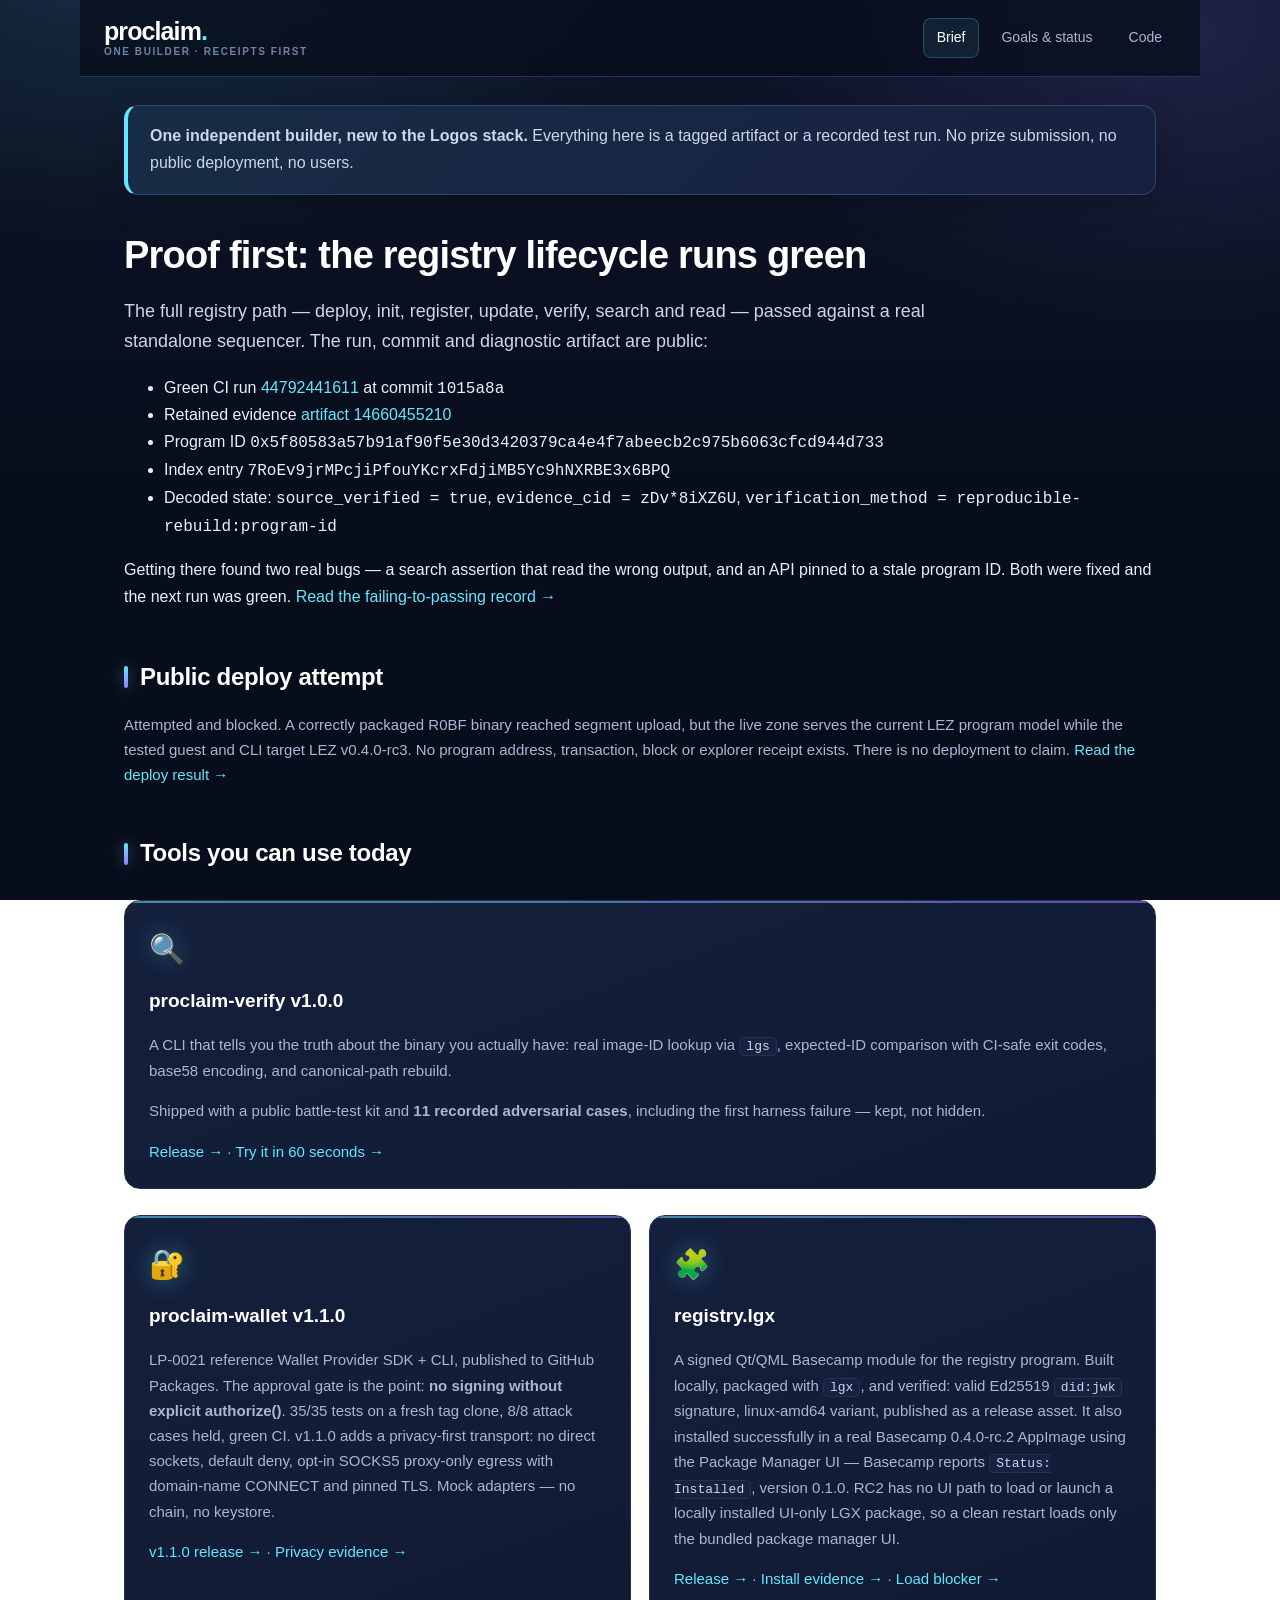
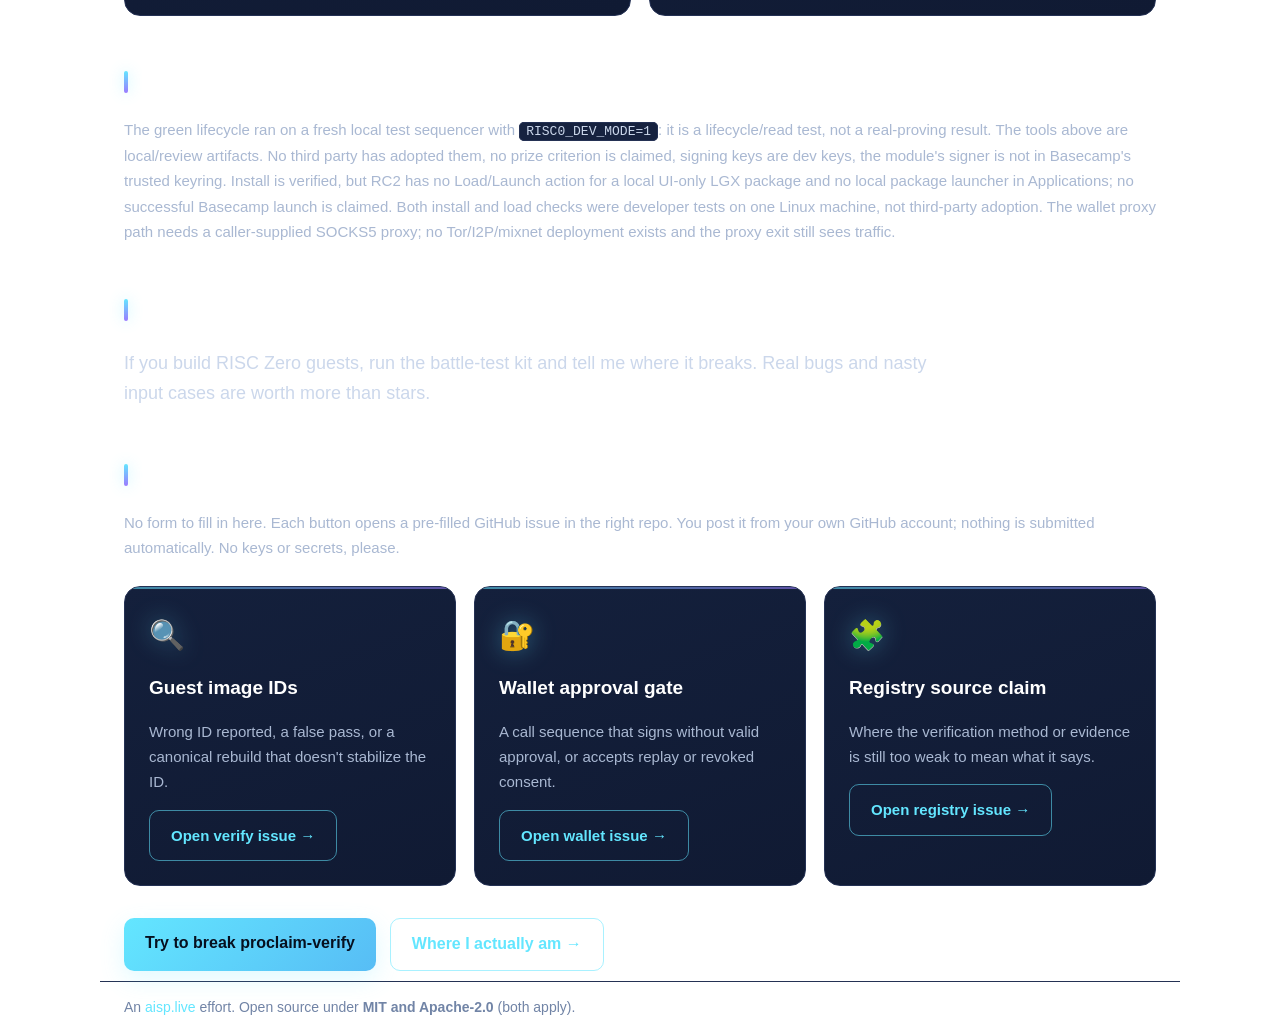
==== commit 41c7143c: "docs: publish verified Basecamp load blocker and deploy skew" ====
--- a/brief.html
+++ b/brief.html
@@ -41,10 +41,11 @@
   pinned to a stale program ID. Both were fixed and the next run was green.
   <a href="https://github.com/goldennftplatform-svg/proclaim/blob/master/E2E-RESULT.md" target="_blank" rel="noopener">Read the failing-to-passing record →</a></p>
 
-  <h2>Public deployment status</h2>
-  <p class="muted">In progress, not claimed. A correctly packaged R0BF binary reached segment upload,
+  <h2>Public deploy attempt</h2>
+  <p class="muted">Attempted and blocked. A correctly packaged R0BF binary reached segment upload,
   but the live zone serves the current LEZ program model while the tested guest and CLI target
-  LEZ v0.4.0-rc3. No program address, transaction, block or explorer receipt exists.
+  LEZ v0.4.0-rc3. No program address, transaction, block or explorer receipt exists. There is no
+  deployment to claim.
   <a href="https://github.com/goldennftplatform-svg/proclaim/blob/master/DEPLOY-RESULT.md" target="_blank" rel="noopener">Read the deploy result →</a></p>
 
   <h2>Tools you can use today</h2>
